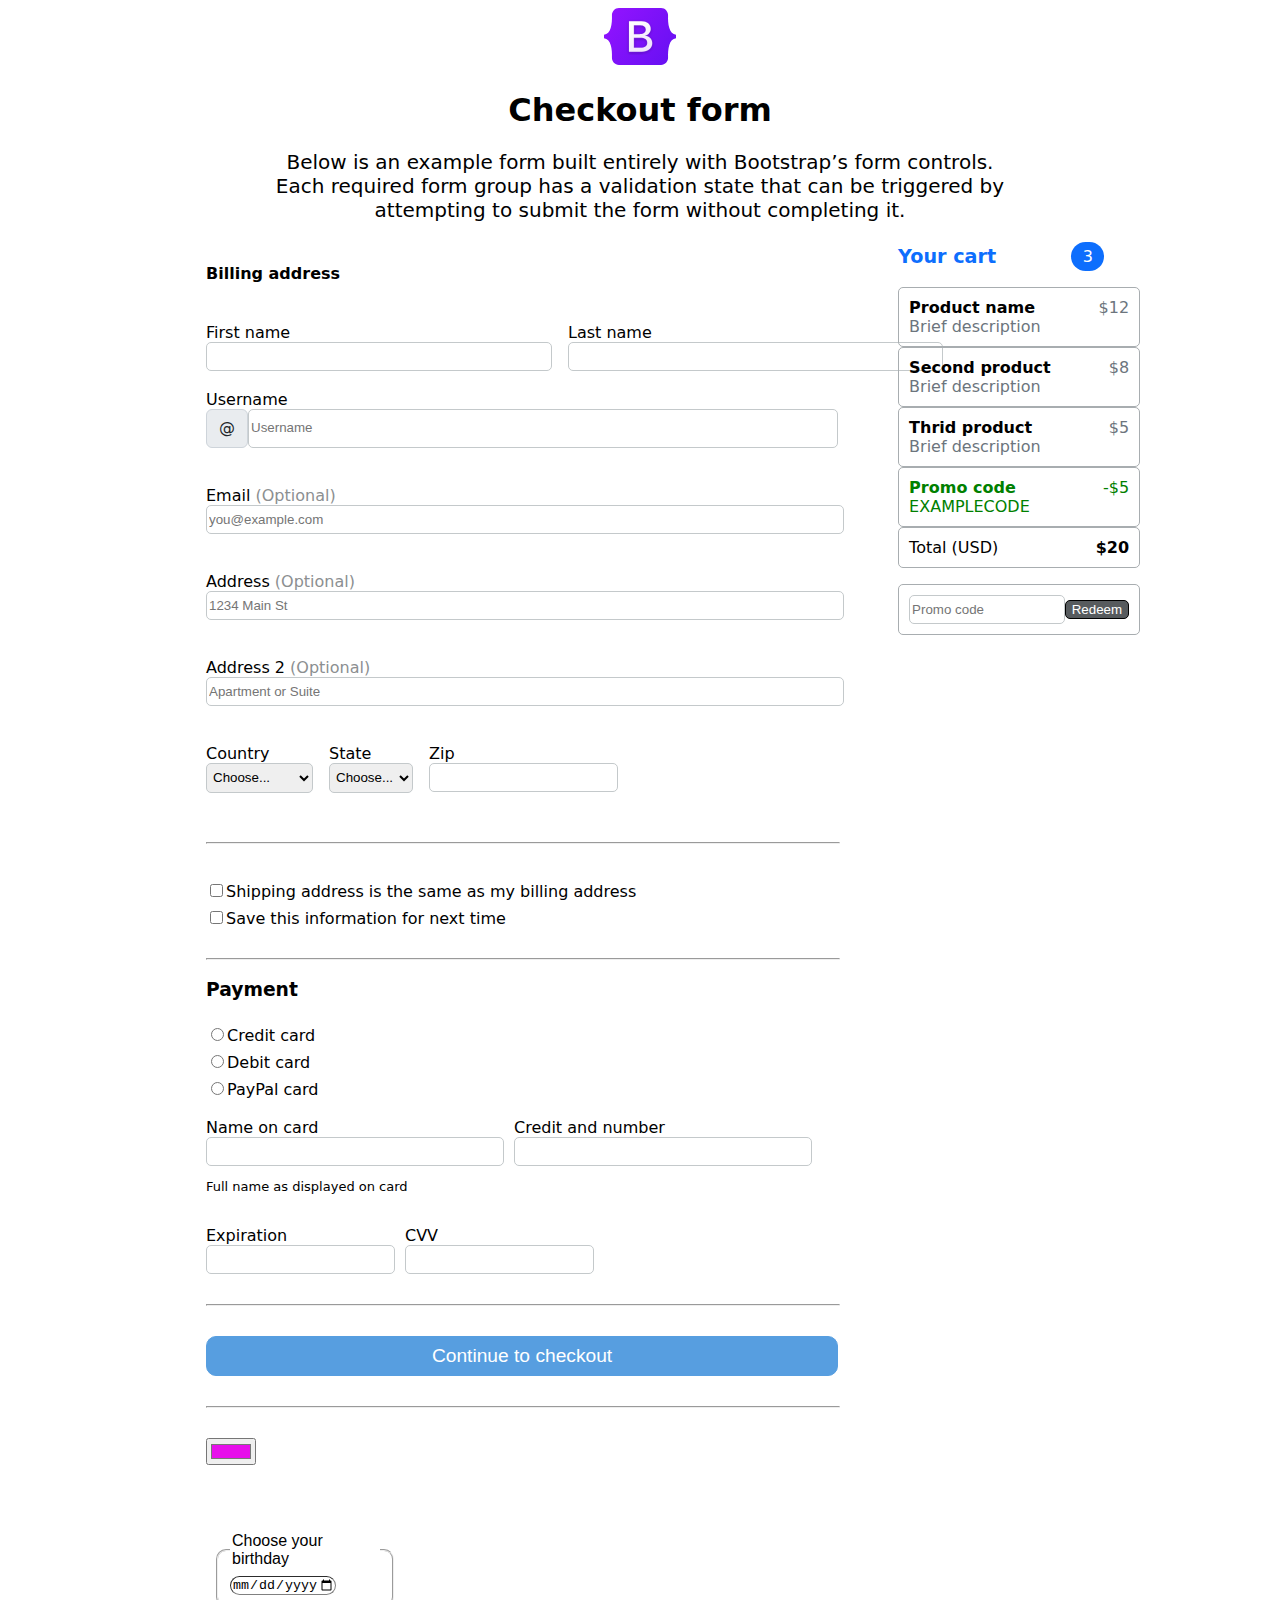
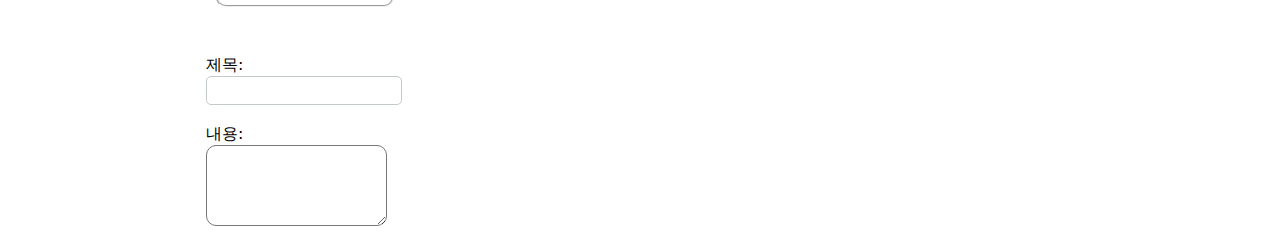
==== index.html @ 46965558 "final" ====
<!DOCTYPE html>
<html lang="en">
  <head>
    <meta charset="UTF-8" />
    <meta name="viewport" content="width=device-width, initial-scale=1.0" />
    <title>form.html</title>
    <style>
      body {
        font-family: system-ui, -apple-system, 'Segoe UI', Roboto,
          'Helvetica Neue', 'Noto Sans', 'Liberation Sans', Arial, sans-serif,
          'Apple Color Emoji', 'Segoe UI Emoji', 'Segoe UI Symbol',
          'Noto Color Emoji';
      }
      #container {
        display: flex;
        margin-left: auto;
        margin-right: auto;
        padding-left: calc((1.5rem) * 0.5);
        padding-right: calc((1.5rem) * 0.5);
      }

      .form-container {
        display: flex;
        flex-direction: row;
        flex-wrap: wrap;
        gap: 1rem;
        max-width: 600px;
        margin: 0;
        width: 100%;
      }

      .form-group {
        flex-direction: column;
        display: flex;
        flex: 1 1 200px;
        width: 100%;
      }

      .country-group {
        flex-direction: column;
        display: flex;
        flex: 1 1 1 200px;
      }

      .card-group {
        flex-direction: column;
        display: flex;
        flex: 1 1 1 1 200px;
      }

      #billing {
        flex: 0 10 70%;
        margin-right: 40px;
        margin-left: 15%;
      }

      #your-cart {
        flex: 0 1 30%;
      }

      #your-cart ul {
        list-style-type: none;
        padding: 0;
      }

      #list-group {
        margin-bottom: 1rem;
        flex-direction: column;
      }

      input[type='text'] {
        border-style: solid;
        border-radius: 5px;
        border-width: 1px;
        border-color: #c4c9cb;
        width: 100%;
        display: block;
        line-height: 1.5;
        height: 25px;
      }

      input[type='email'] {
        border-style: solid;
        border-radius: 5px;
        border-width: 1px;
        border-color: #c4c9cb;
        width: 100%;
        display: block;
        line-height: 1.5;
        height: 25px;
      }

      select {
        border-style: solid;
        border-radius: 5px;
        border-width: 1px;
        border-color: #c4c9cb;
        width: 100%;
        display: block;
        line-height: 1.5;
        height: 30px;
        padding: 2px;
      }

      input[type='checkbox'] {
        margin-top: 10px;
      }

      input[type='radio'] {
        font-family: sans-serif;
        font-size: 1rem;
        padding-left: 10px;
        margin-top: 10px;
      }

      input[type='submit'] {
        width: 100%;
        border-style: solid;
        border-radius: 10px;
        border-width: 1px;
        border-color: rgb(87, 158, 224);
        height: 40px;
        background-color: rgb(87, 158, 224);
        color: white;
        font-size: larger;
        font-weight: 200;
      }
    </style>
  </head>

  <body>
    <div style="text-align: center; padding-left: 20%; padding-right: 20%">
      <img src="./bootstrap-logo.svg" width="72" height:57 />
      <h1 style>Checkout form</h1>
      <p style="font-size: 20px">
        Below is an example form built entirely with Bootstrap’s form controls.
        Each required form group has a validation state that can be triggered by
        attempting to submit the form without completing it.
      </p>
    </div>

    <div id="container">
      <div id="billing">
        <form
          name="frm"
          method="post"
          action="http://127.0.0.1:5500/form_js.htm"
          onSubmit="return Checkform()"
        >
          <h4>Billing address</h4>
          <br />

          <div class="form-container">
            <div class="form-group">
              <label for="Fname">First name</label>
              <input
                type="text"
                style="
                  border-style: solid;
                  border-radius: 5px;
                  border-width: 1px;
                  width: 340px;
                "
                name="Fname"
                required
              />
            </div>
            <div class="form-group">
              <label for="Lname">Last name</label>
              <input type="text" name="Lname " style="width: 155%" required />
            </div>
          </div>

          <br />
          <label for="Username">Username</label>
          <div style="flex-direction: row; display: flex">
            <span
              style="
                display: flex;
                align-items: center;
                padding: 0.375rem 0.75rem;
                font-size: 1rem;
                font-weight: 400;
                line-height: 1.5;
                height: 25px;
                color: #212529;
                text-align: center;
                white-space: nowrap;
                background-color: #e9ecef;
                border: 1px solid #ced4da;
                border-radius: 0.375rem;
              "
              >@</span
            >
            <input
              type="text"
              name="username"
              style="height: auto"
              placeholder="Username"
            />
          </div>
          <br /><br />
          Email <span style="color: #8c8f91">(Optional)</span> <br />
          <input type="email" name="email" placeholder="you@example.com" />
          <br /><br />
          Address <span style="color: #8c8f91">(Optional)</span><br />
          <input type="text" name="address" placeholder="1234 Main St" />
          <br /><br />
          Address 2 <span style="color: #8c8f91">(Optional)</span><br />
          <input
            type="text"
            name="address"
            placeholder="Apartment or Suite"
          /><br /><br />

          <div class="form-container">
            <div class="country-group">
              <label for="Country">Country</label>
              <select name="Country" required>
                <option value="">Choose...</option>
                <option value="US">United States</option>
              </select>
            </div>
            <div class="country-group">
              <label for="State">State</label>
              <select name="State" required>
                <option value="">Choose...</option>
                <option value="Cal">California</option>
              </select>
            </div>
            <div class="country-group">
              <label for="Zip">Zip</label>
              <input type="text" name="Zip" required />
            </div>
          </div>
          <br />

          <hr style="width: 100%; margin-top: 30px; margin-bottom: 30px" />
          <input
            type="checkbox"
            id="payment"
            name="payment1"
            value="1"
          />Shipping address is the same as my billing address<br />
          <input type="checkbox" id="payment" name="payment2" value="2" />Save
          this information for next time
          <hr style="width: 100%; margin-top: 30px" />

          <h3>Payment</h3>
          <input
            type="radio"
            id="payment"
            name="payment"
            value="1"
            style="font-family: sans-serif"
            required
          />Credit card<br />
          <input type="radio" id="payment" name="payment" value="2" />Debit
          card<br />
          <input type="radio" id="payment" name="payment" value="3" />PayPal
          card<br /><br />

          <div class="form-container">
            <div class="form-group">
              <label for="Cname">Name on card</label>
              <input
                type="text"
                style="
                  border-style: solid;
                  border-radius: 5px;
                  border-width: 1px;
                "
                name="Cname"
                required
              />
            </div>

            <div class="form-group">
              <label for="Cnum">Credit and number</label>
              <input type="text" name="Cnum" required />
            </div>
          </div>

          <p style="font-size: 13px">Full name as displayed on card</p>
          <br />

          <div class="form-container" style="flex: 1 1 1 1 200px">
            <div class="card-group">
              <label for="Expiration">Expiration</label>
              <input
                type="text"
                style="
                  border-style: solid;
                  border-radius: 5px;
                  border-width: 1px;
                "
                name="Expiration"
                required
              />
            </div>
            <div class="card-group">
              <label for="CVV">CVV</label>
              <input type="text" name="CVV" required />
            </div>
          </div>
          <hr style="width: 100%; margin-top: 30px; margin-bottom: 30px" />

          <input
            type="submit"
            name="save"
            id="save"
            value="Continue to checkout"
          />
          <hr style="width: 100%; margin-top: 30px; margin-bottom: 30px" />

          <input type="color" name="color" value="#E70FEB" /> <br /><br />
          <br /><br />

          <fieldset style="width: 150px; margin: 10px; border-radius: 10px">
            <legend
              style="
                font-family: 'Lucida Sans', 'Lucida Sans Regular',
                  'Lucida Grande', 'Lucida Sans Unicode', Geneva, Verdana,
                  sans-serif;
              "
            >
              Choose your birthday
            </legend>
            <input
              type="date"
              min="2000-01-01"
              max="2024-12-31"
              name="formdate"
              style="
                display: inline-block;
                border-color: gray;
                border-width: 1px;
                border-radius: 10px;
              "
            />
          </fieldset>
          <br /><br />

          제목:
          <input type="text" name="subject name" style="width: 30%" /><br />
          내용: <br />
          <textarea
            name="content"
            col="40"
            rows="5"
            style="border-radius: 10px"
          ></textarea>
          <br />
        </form>
      </div>

      <div id="your-cart" style="margin-left: 20px">
        <div
          style="
            display: flex;
            justify-content: space-between;
            align-items: center;
            width: 57%;
          "
        >
          <span style="color: #0d6efd; font-size: larger; font-weight: bold"
            >Your cart</span
          >
          <span
            style="
              background-color: #0d6efd;
              opacity: 1;
              color: white;
              border-radius: 50rem;
              display: inline-block;
              text-align: center;
              line-height: 30px;
              width: 33px;
              height: 29px;
            "
            >3</span
          >
        </div>

        <ul>
          <div
            style="
              width: 220px;
              height: auto;
              border-color: #a8adb0;
              border-style: solid;
              border-radius: 5px;
              border-width: 1px;
              padding: 10px;
            "
          >
            <div
              style="
                display: flex;
                justify-content: space-between;
                align-items: center;
              "
            >
              <h4 style="margin: 0">Product name</h4>
              <p style="color: #6c757d; margin: 0">$12</p>
            </div>
            <div style="color: #6c757d">Brief description</div>
          </div>
          <div
            style="
              width: 220px;
              height: auto;
              border-color: #a8adb0;
              border-style: solid;
              border-radius: 5px;
              border-width: 1px;
              padding: 10px;
            "
          >
            <div
              style="
                display: flex;
                justify-content: space-between;
                align-items: center;
              "
            >
              <h4 style="margin: 0">Second product</h4>
              <p style="color: #6c757d; margin: 0">$8</p>
            </div>
            <div style="color: #6c757d">Brief description</div>
          </div>
          <div
            style="
              width: 220px;
              height: auto;
              border-color: #a8adb0;
              border-style: solid;
              border-radius: 5px;
              border-width: 1px;
              padding: 10px;
            "
          >
            <div
              style="
                display: flex;
                justify-content: space-between;
                align-items: center;
              "
            >
              <h4 style="margin: 0">Thrid product</h4>
              <p style="color: #6c757d; margin: 0">$5</p>
            </div>
            <div style="color: #6c757d">Brief description</div>
          </div>
          <div
            style="
              width: 220px;
              height: auto;
              border-color: #a8adb0 !important;
              border-style: solid;
              border-radius: 5px;
              border-width: 1px;
              padding: 10px;
              color: green;
            "
          >
            <div
              style="
                display: flex;
                justify-content: space-between;
                align-items: center;
              "
            >
              <h4 style="margin: 0">Promo code</h4>
              <p style="margin: 0">-$5</p>
            </div>
            <div>EXAMPLECODE</div>
          </div>
          <div
            style="
              width: 220px;
              height: auto;
              border-color: #a8adb0;
              border-style: solid;
              border-radius: 5px;
              border-width: 1px;
              padding: 10px;
            "
          >
            <div
              style="
                display: flex;
                justify-content: space-between;
                align-items: center;
              "
            >
              <p style="margin: 0">Total (USD)</p>
              <h4 style="margin: 0">$20</h4>
            </div>
          </div>
        </ul>
        <div
          style="
            width: 220px;
            height: auto;
            border-color: #a8adb0;
            border-style: solid;
            border-radius: 5px;
            border-width: 1px;
            padding: 10px;
          "
        >
          <div style="display: flex; align-items: center">
            <input
              type="text"
              style="border-style: solid; border-radius: 5px; border-width: 1px"
              ;
              placeholder="Promo code"
            />
            <button
              style="
                border-style: solid;
                border-radius: 5px;
                border-width: 1px;
                background-color: #575b5e;
                color: white;
              "
              type="submit"
            >
              Redeem
            </button>
          </div>
        </div>
      </div>
    </div>
  </body>
</html>
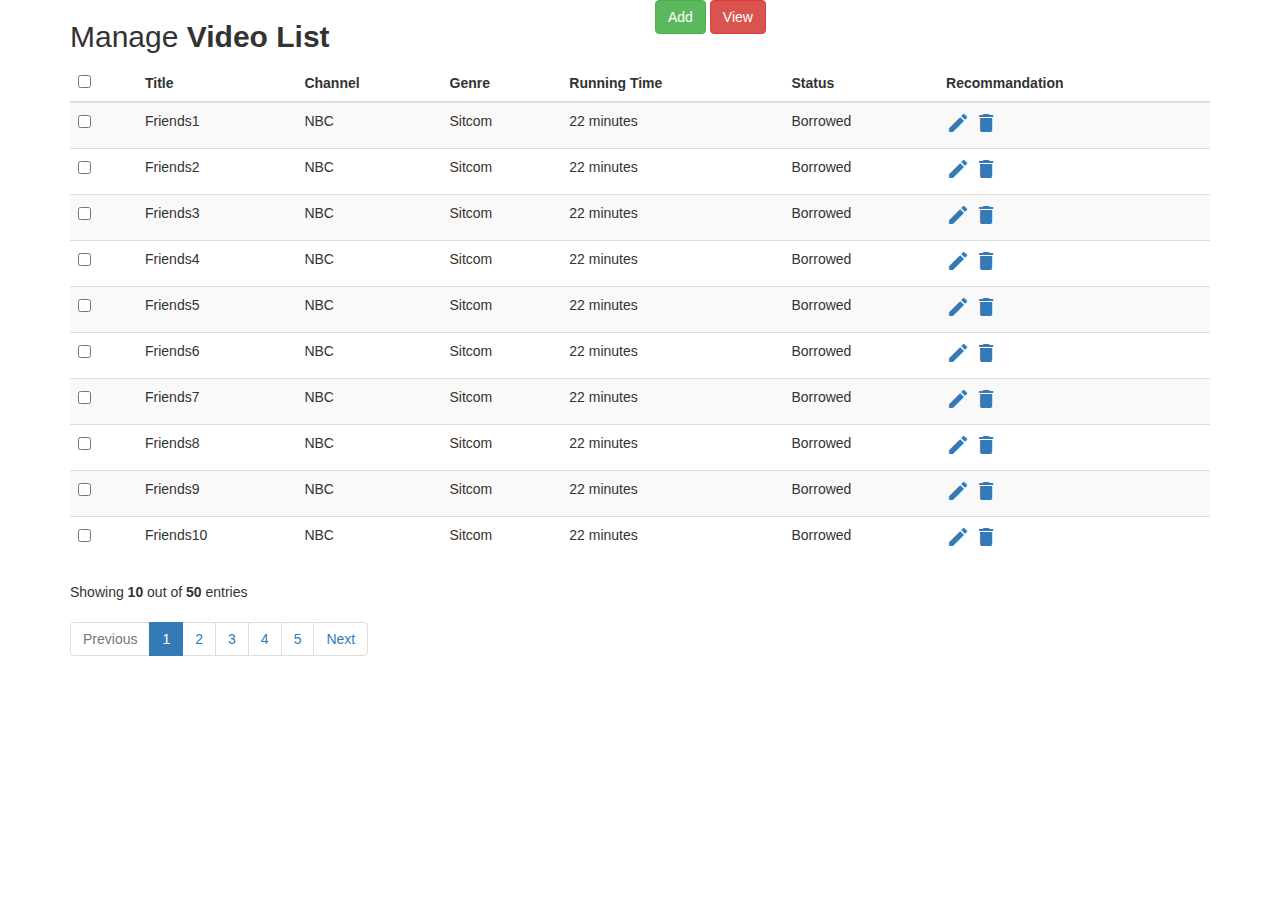
==== commit d4282ef7: "submit" ====
--- a/index.html
+++ b/index.html
@@ -1,537 +1,233 @@
 <!DOCTYPE html>
 <html lang="en">
-  <head>
-    <meta charset="UTF-8" />
-    <meta name="viewport" content="width=device-width, initial-scale=1.0" />
-    <title>form.html</title>
-    <style>
-      body {
-        font-family: system-ui, -apple-system, 'Segoe UI', Roboto,
-          'Helvetica Neue', 'Noto Sans', 'Liberation Sans', Arial, sans-serif,
-          'Apple Color Emoji', 'Segoe UI Emoji', 'Segoe UI Symbol',
-          'Noto Color Emoji';
-      }
-      #container {
-        display: flex;
-        margin-left: auto;
-        margin-right: auto;
-        padding-left: calc((1.5rem) * 0.5);
-        padding-right: calc((1.5rem) * 0.5);
-      }
-
-      .form-container {
-        display: flex;
-        flex-direction: row;
-        flex-wrap: wrap;
-        gap: 1rem;
-        max-width: 600px;
-        margin: 0;
-        width: 100%;
-      }
-
-      .form-group {
-        flex-direction: column;
-        display: flex;
-        flex: 1 1 200px;
-        width: 100%;
-      }
-
-      .country-group {
-        flex-direction: column;
-        display: flex;
-        flex: 1 1 1 200px;
-      }
-
-      .card-group {
-        flex-direction: column;
-        display: flex;
-        flex: 1 1 1 1 200px;
-      }
-
-      #billing {
-        flex: 0 10 70%;
-        margin-right: 40px;
-        margin-left: 15%;
-      }
-
-      #your-cart {
-        flex: 0 1 30%;
-      }
-
-      #your-cart ul {
-        list-style-type: none;
-        padding: 0;
-      }
-
-      #list-group {
-        margin-bottom: 1rem;
-        flex-direction: column;
-      }
-
-      input[type='text'] {
-        border-style: solid;
-        border-radius: 5px;
-        border-width: 1px;
-        border-color: #c4c9cb;
-        width: 100%;
-        display: block;
-        line-height: 1.5;
-        height: 25px;
-      }
-
-      input[type='email'] {
-        border-style: solid;
-        border-radius: 5px;
-        border-width: 1px;
-        border-color: #c4c9cb;
-        width: 100%;
-        display: block;
-        line-height: 1.5;
-        height: 25px;
-      }
-
-      select {
-        border-style: solid;
-        border-radius: 5px;
-        border-width: 1px;
-        border-color: #c4c9cb;
-        width: 100%;
-        display: block;
-        line-height: 1.5;
-        height: 30px;
-        padding: 2px;
-      }
-
-      input[type='checkbox'] {
-        margin-top: 10px;
-      }
-
-      input[type='radio'] {
-        font-family: sans-serif;
-        font-size: 1rem;
-        padding-left: 10px;
-        margin-top: 10px;
-      }
-
-      input[type='submit'] {
-        width: 100%;
-        border-style: solid;
-        border-radius: 10px;
-        border-width: 1px;
-        border-color: rgb(87, 158, 224);
-        height: 40px;
-        background-color: rgb(87, 158, 224);
-        color: white;
-        font-size: larger;
-        font-weight: 200;
-      }
-    </style>
-  </head>
-
+<head>
+<meta charset="utf-8">
+<meta http-equiv="X-UA-Compatible" content="IE=edge">
+<meta name="viewport" content="width=device-width, initial-scale=1">
+<title>Manage Video List</title>
+<link rel="stylesheet" href="https://fonts.googleapis.com/css?family=Roboto|Varela+Round">
+<link rel="stylesheet" href="https://fonts.googleapis.com/icon?family=Material+Icons">
+<link rel="stylesheet" href="https://maxcdn.bootstrapcdn.com/font-awesome/4.7.0/css/font-awesome.min.css">
+<link rel="stylesheet" href="https://maxcdn.bootstrapcdn.com/bootstrap/3.3.7/css/bootstrap.min.css">
+<script src="https://ajax.googleapis.com/ajax/libs/jquery/1.12.4/jquery.min.js"></script>
+<script src="https://maxcdn.bootstrapcdn.com/bootstrap/3.3.7/js/bootstrap.min.js"></script>
+  
   <body>
-    <div style="text-align: center; padding-left: 20%; padding-right: 20%">
-      <img src="./bootstrap-logo.svg" width="72" height:57 />
-      <h1 style>Checkout form</h1>
-      <p style="font-size: 20px">
-        Below is an example form built entirely with Bootstrap’s form controls.
-        Each required form group has a validation state that can be triggered by
-        attempting to submit the form without completing it.
-      </p>
+    <div class="container">
+        <div class="table-wrapper">
+            <div class="table-title">
+                <div class="row">
+                    <div class="col-sm-6">
+						<h2>Manage <b>Video List</b></h2>
+					</div>
+					<div class="col-sm-6">
+						<a onclick="window.location.href='add.html'" class="btn btn-success" data-toggle="modal"><span>Add</span></a>
+						<a onclick="window.location.href='view.html'" class="btn btn-danger" data-toggle="modal"><span>View</span></a>						
+					</div>
+                </div>
+            </div>
+            <table class="table table-striped table-hover">
+                <thead>
+                    <tr>
+						<th>
+							<span class="custom-checkbox">
+								<input type="checkbox" id="selectAll">
+								<label for="selectAll"></label>
+							</span>
+						</th>
+                        <th>Title</th>
+                        <th>Channel</th>
+						<th>Genre</th>
+                        <th>Running Time</th>
+                        <th>Status</th>
+						<th>Recommandation</th>
+                    </tr>
+                </thead>
+                <tbody>
+                    <tr>
+						<td>
+							<span class="custom-checkbox">
+								<input type="checkbox" id="checkbox1" name="options[]" value="1">
+								<label for="checkbox1"></label>
+							</span>
+						</td>
+                        <td>Friends1</td>
+                        <td>NBC</td>
+						<td>Sitcom</td>
+                        <td>22 minutes</td>
+						<td>Borrowed</td>
+                        <td>
+                          <a href="#editEmployeeModal" class="edit" data-toggle="modal"><i class="material-icons" data-toggle="tooltip" title="Edit">&#xE254;</i></a>
+                            <a href="#deleteEmployeeModal" class="delete" data-toggle="modal"><i class="material-icons" data-toggle="tooltip" title="Delete">&#xE872;</i></a>
+                        </td>
+                    </tr>
+                    <tr>
+						<td>
+							<span class="custom-checkbox">
+								<input type="checkbox" id="checkbox2" name="options[]" value="1">
+								<label for="checkbox2"></label>
+							</span>
+						</td>
+            <td>Friends2</td>
+            <td>NBC</td>
+<td>Sitcom</td>
+            <td>22 minutes</td>
+<td>Borrowed</td>
+                        <td>
+                            <a href="#editEmployeeModal" class="edit" data-toggle="modal"><i class="material-icons" data-toggle="tooltip" title="Edit">&#xE254;</i></a>
+                            <a href="#deleteEmployeeModal" class="delete" data-toggle="modal"><i class="material-icons" data-toggle="tooltip" title="Delete">&#xE872;</i></a>
+                        </td>
+                    </tr>
+					<tr>
+						<td>
+							<span class="custom-checkbox">
+								<input type="checkbox" id="checkbox3" name="options[]" value="1">
+								<label for="checkbox3"></label>
+							</span>
+						</td>
+            <td>Friends3</td>
+            <td>NBC</td>
+<td>Sitcom</td>
+            <td>22 minutes</td>
+<td>Borrowed</td>
+                        <td>
+                            <a href="#editEmployeeModal" class="edit" data-toggle="modal"><i class="material-icons" data-toggle="tooltip" title="Edit">&#xE254;</i></a>
+                            <a href="#deleteEmployeeModal" class="delete" data-toggle="modal"><i class="material-icons" data-toggle="tooltip" title="Delete">&#xE872;</i></a>
+                        </td>
+                    </tr>
+                    <tr>
+						<td>
+							<span class="custom-checkbox">
+								<input type="checkbox" id="checkbox4" name="options[]" value="1">
+								<label for="checkbox4"></label>
+							</span>
+						</td>
+						<td>Friends4</td>
+            <td>NBC</td>
+<td>Sitcom</td>
+            <td>22 minutes</td>
+<td>Borrowed</td>
+                        <td>
+                            <a href="#editEmployeeModal" class="edit" data-toggle="modal"><i class="material-icons" data-toggle="tooltip" title="Edit">&#xE254;</i></a>
+                            <a href="#deleteEmployeeModal" class="delete" data-toggle="modal"><i class="material-icons" data-toggle="tooltip" title="Delete">&#xE872;</i></a>
+                        </td>
+                    </tr>					
+					<tr>
+						<td>
+							<span class="custom-checkbox">
+								<input type="checkbox" id="checkbox5" name="options[]" value="1">
+								<label for="checkbox5"></label>
+							</span>
+						</td>
+						<td>Friends5</td>
+            <td>NBC</td>
+<td>Sitcom</td>
+            <td>22 minutes</td>
+<td>Borrowed</td>
+                        <td>
+                            <a href="#editEmployeeModal" class="edit" data-toggle="modal"><i class="material-icons" data-toggle="tooltip" title="Edit">&#xE254;</i></a>
+                            <a href="#deleteEmployeeModal" class="delete" data-toggle="modal"><i class="material-icons" data-toggle="tooltip" title="Delete">&#xE872;</i></a>
+                        </td>
+                    </tr> 
+                      <td>
+                        <span class="custom-checkbox">
+                          <input type="checkbox" id="checkbox6" name="options[]" value="1">
+                          <label for="checkbox6"></label>
+                        </span>
+                      </td>
+                      <td>Friends6</td>
+                      <td>NBC</td>
+          <td>Sitcom</td>
+                      <td>22 minutes</td>
+          <td>Borrowed</td>
+                                  <td>
+                                      <a href="#editEmployeeModal" class="edit" data-toggle="modal"><i class="material-icons" data-toggle="tooltip" title="Edit">&#xE254;</i></a>
+                                      <a href="#deleteEmployeeModal" class="delete" data-toggle="modal"><i class="material-icons" data-toggle="tooltip" title="Delete">&#xE872;</i></a>
+                                  </td>
+                              </tr>
+                              <tr>
+                      <td>
+                        <span class="custom-checkbox">
+                          <input type="checkbox" id="checkbox7" name="options[]" value="1">
+                          <label for="checkbox7"></label>
+                        </span>
+                      </td>
+                      <td>Friends7</td>
+                      <td>NBC</td>
+          <td>Sitcom</td>
+                      <td>22 minutes</td>
+          <td>Borrowed</td>
+                                  <td>
+                                      <a href="#editEmployeeModal" class="edit" data-toggle="modal"><i class="material-icons" data-toggle="tooltip" title="Edit">&#xE254;</i></a>
+                                      <a href="#deleteEmployeeModal" class="delete" data-toggle="modal"><i class="material-icons" data-toggle="tooltip" title="Delete">&#xE872;</i></a>
+                                  </td>
+                              </tr>
+                    <tr>
+                      <td>
+                        <span class="custom-checkbox">
+                          <input type="checkbox" id="checkbox8" name="options[]" value="1">
+                          <label for="checkbox8"></label>
+                        </span>
+                      </td>
+                      <td>Friends8</td>
+                      <td>NBC</td>
+          <td>Sitcom</td>
+                      <td>22 minutes</td>
+          <td>Borrowed</td>
+                                  <td>
+                                      <a href="#editEmployeeModal" class="edit" data-toggle="modal"><i class="material-icons" data-toggle="tooltip" title="Edit">&#xE254;</i></a>
+                                      <a href="#deleteEmployeeModal" class="delete" data-toggle="modal"><i class="material-icons" data-toggle="tooltip" title="Delete">&#xE872;</i></a>
+                                  </td>
+                              </tr>
+                              <tr>
+                      <td>
+                        <span class="custom-checkbox">
+                          <input type="checkbox" id="checkbox9" name="options[]" value="1">
+                          <label for="checkbox9"></label>
+                        </span>
+                      </td>
+                      <td>Friends9</td>
+            <td>NBC</td>
+<td>Sitcom</td>
+            <td>22 minutes</td>
+<td>Borrowed</td>
+                                  <td>
+                                      <a href="#editEmployeeModal" class="edit" data-toggle="modal"><i class="material-icons" data-toggle="tooltip" title="Edit">&#xE254;</i></a>
+                                      <a href="#deleteEmployeeModal" class="delete" data-toggle="modal"><i class="material-icons" data-toggle="tooltip" title="Delete">&#xE872;</i></a>
+                                  </td>
+                              </tr>					
+                    <tr>
+                      <td>
+                        <span class="custom-checkbox">
+                          <input type="checkbox" id="checkbox5" name="options[]" value="1">
+                          <label for="checkbox5"></label>
+                        </span>
+                      </td>
+                      <td>Friends10</td>
+            <td>NBC</td>
+<td>Sitcom</td>
+            <td>22 minutes</td>
+<td>Borrowed</td>
+                                  <td>
+                                      <a href="#editEmployeeModal" class="edit" data-toggle="modal"><i class="material-icons" data-toggle="tooltip" title="Edit">&#xE254;</i></a>
+                                      <a href="#deleteEmployeeModal" class="delete" data-toggle="modal"><i class="material-icons" data-toggle="tooltip" title="Delete">&#xE872;</i></a>
+                                  </td>
+                              </tr> 
+                </tbody>
+            </table>
+			<div class="clearfix">
+                <div class="hint-text">Showing <b>10</b> out of <b>50</b> entries</div>
+                <ul class="pagination">
+                    <li class="page-item disabled"><a href="#">Previous</a></li>
+                    <li class="page-item active"><a href="#" class="page-link">1</a></li>
+                    <li class="page-item"><a href="#" class="page-link">2</a></li>
+                    <li class="page-item"><a href="#" class="page-link">3</a></li>
+                    <li class="page-item"><a href="#" class="page-link">4</a></li>
+                    <li class="page-item"><a href="#" class="page-link">5</a></li>
+                    <li class="page-item"><a href="#" class="page-link">Next</a></li>
+                </ul>
+            </div>
+        </div>
     </div>
-
-    <div id="container">
-      <div id="billing">
-        <form
-          name="frm"
-          method="post"
-          action="http://127.0.0.1:5500/form_js.htm"
-          onSubmit="return Checkform()"
-        >
-          <h4>Billing address</h4>
-          <br />
-
-          <div class="form-container">
-            <div class="form-group">
-              <label for="Fname">First name</label>
-              <input
-                type="text"
-                style="
-                  border-style: solid;
-                  border-radius: 5px;
-                  border-width: 1px;
-                  width: 340px;
-                "
-                name="Fname"
-                required
-              />
-            </div>
-            <div class="form-group">
-              <label for="Lname">Last name</label>
-              <input type="text" name="Lname " style="width: 155%" required />
-            </div>
-          </div>
-
-          <br />
-          <label for="Username">Username</label>
-          <div style="flex-direction: row; display: flex">
-            <span
-              style="
-                display: flex;
-                align-items: center;
-                padding: 0.375rem 0.75rem;
-                font-size: 1rem;
-                font-weight: 400;
-                line-height: 1.5;
-                height: 25px;
-                color: #212529;
-                text-align: center;
-                white-space: nowrap;
-                background-color: #e9ecef;
-                border: 1px solid #ced4da;
-                border-radius: 0.375rem;
-              "
-              >@</span
-            >
-            <input
-              type="text"
-              name="username"
-              style="height: auto"
-              placeholder="Username"
-            />
-          </div>
-          <br /><br />
-          Email <span style="color: #8c8f91">(Optional)</span> <br />
-          <input type="email" name="email" placeholder="you@example.com" />
-          <br /><br />
-          Address <span style="color: #8c8f91">(Optional)</span><br />
-          <input type="text" name="address" placeholder="1234 Main St" />
-          <br /><br />
-          Address 2 <span style="color: #8c8f91">(Optional)</span><br />
-          <input
-            type="text"
-            name="address"
-            placeholder="Apartment or Suite"
-          /><br /><br />
-
-          <div class="form-container">
-            <div class="country-group">
-              <label for="Country">Country</label>
-              <select name="Country" required>
-                <option value="">Choose...</option>
-                <option value="US">United States</option>
-              </select>
-            </div>
-            <div class="country-group">
-              <label for="State">State</label>
-              <select name="State" required>
-                <option value="">Choose...</option>
-                <option value="Cal">California</option>
-              </select>
-            </div>
-            <div class="country-group">
-              <label for="Zip">Zip</label>
-              <input type="text" name="Zip" required />
-            </div>
-          </div>
-          <br />
-
-          <hr style="width: 100%; margin-top: 30px; margin-bottom: 30px" />
-          <input
-            type="checkbox"
-            id="payment"
-            name="payment1"
-            value="1"
-          />Shipping address is the same as my billing address<br />
-          <input type="checkbox" id="payment" name="payment2" value="2" />Save
-          this information for next time
-          <hr style="width: 100%; margin-top: 30px" />
-
-          <h3>Payment</h3>
-          <input
-            type="radio"
-            id="payment"
-            name="payment"
-            value="1"
-            style="font-family: sans-serif"
-            required
-          />Credit card<br />
-          <input type="radio" id="payment" name="payment" value="2" />Debit
-          card<br />
-          <input type="radio" id="payment" name="payment" value="3" />PayPal
-          card<br /><br />
-
-          <div class="form-container">
-            <div class="form-group">
-              <label for="Cname">Name on card</label>
-              <input
-                type="text"
-                style="
-                  border-style: solid;
-                  border-radius: 5px;
-                  border-width: 1px;
-                "
-                name="Cname"
-                required
-              />
-            </div>
-
-            <div class="form-group">
-              <label for="Cnum">Credit and number</label>
-              <input type="text" name="Cnum" required />
-            </div>
-          </div>
-
-          <p style="font-size: 13px">Full name as displayed on card</p>
-          <br />
-
-          <div class="form-container" style="flex: 1 1 1 1 200px">
-            <div class="card-group">
-              <label for="Expiration">Expiration</label>
-              <input
-                type="text"
-                style="
-                  border-style: solid;
-                  border-radius: 5px;
-                  border-width: 1px;
-                "
-                name="Expiration"
-                required
-              />
-            </div>
-            <div class="card-group">
-              <label for="CVV">CVV</label>
-              <input type="text" name="CVV" required />
-            </div>
-          </div>
-          <hr style="width: 100%; margin-top: 30px; margin-bottom: 30px" />
-
-          <input
-            type="submit"
-            name="save"
-            id="save"
-            value="Continue to checkout"
-          />
-          <hr style="width: 100%; margin-top: 30px; margin-bottom: 30px" />
-
-          <input type="color" name="color" value="#E70FEB" /> <br /><br />
-          <br /><br />
-
-          <fieldset style="width: 150px; margin: 10px; border-radius: 10px">
-            <legend
-              style="
-                font-family: 'Lucida Sans', 'Lucida Sans Regular',
-                  'Lucida Grande', 'Lucida Sans Unicode', Geneva, Verdana,
-                  sans-serif;
-              "
-            >
-              Choose your birthday
-            </legend>
-            <input
-              type="date"
-              min="2000-01-01"
-              max="2024-12-31"
-              name="formdate"
-              style="
-                display: inline-block;
-                border-color: gray;
-                border-width: 1px;
-                border-radius: 10px;
-              "
-            />
-          </fieldset>
-          <br /><br />
-
-          제목:
-          <input type="text" name="subject name" style="width: 30%" /><br />
-          내용: <br />
-          <textarea
-            name="content"
-            col="40"
-            rows="5"
-            style="border-radius: 10px"
-          ></textarea>
-          <br />
-        </form>
-      </div>
-
-      <div id="your-cart" style="margin-left: 20px">
-        <div
-          style="
-            display: flex;
-            justify-content: space-between;
-            align-items: center;
-            width: 57%;
-          "
-        >
-          <span style="color: #0d6efd; font-size: larger; font-weight: bold"
-            >Your cart</span
-          >
-          <span
-            style="
-              background-color: #0d6efd;
-              opacity: 1;
-              color: white;
-              border-radius: 50rem;
-              display: inline-block;
-              text-align: center;
-              line-height: 30px;
-              width: 33px;
-              height: 29px;
-            "
-            >3</span
-          >
-        </div>
-
-        <ul>
-          <div
-            style="
-              width: 220px;
-              height: auto;
-              border-color: #a8adb0;
-              border-style: solid;
-              border-radius: 5px;
-              border-width: 1px;
-              padding: 10px;
-            "
-          >
-            <div
-              style="
-                display: flex;
-                justify-content: space-between;
-                align-items: center;
-              "
-            >
-              <h4 style="margin: 0">Product name</h4>
-              <p style="color: #6c757d; margin: 0">$12</p>
-            </div>
-            <div style="color: #6c757d">Brief description</div>
-          </div>
-          <div
-            style="
-              width: 220px;
-              height: auto;
-              border-color: #a8adb0;
-              border-style: solid;
-              border-radius: 5px;
-              border-width: 1px;
-              padding: 10px;
-            "
-          >
-            <div
-              style="
-                display: flex;
-                justify-content: space-between;
-                align-items: center;
-              "
-            >
-              <h4 style="margin: 0">Second product</h4>
-              <p style="color: #6c757d; margin: 0">$8</p>
-            </div>
-            <div style="color: #6c757d">Brief description</div>
-          </div>
-          <div
-            style="
-              width: 220px;
-              height: auto;
-              border-color: #a8adb0;
-              border-style: solid;
-              border-radius: 5px;
-              border-width: 1px;
-              padding: 10px;
-            "
-          >
-            <div
-              style="
-                display: flex;
-                justify-content: space-between;
-                align-items: center;
-              "
-            >
-              <h4 style="margin: 0">Thrid product</h4>
-              <p style="color: #6c757d; margin: 0">$5</p>
-            </div>
-            <div style="color: #6c757d">Brief description</div>
-          </div>
-          <div
-            style="
-              width: 220px;
-              height: auto;
-              border-color: #a8adb0 !important;
-              border-style: solid;
-              border-radius: 5px;
-              border-width: 1px;
-              padding: 10px;
-              color: green;
-            "
-          >
-            <div
-              style="
-                display: flex;
-                justify-content: space-between;
-                align-items: center;
-              "
-            >
-              <h4 style="margin: 0">Promo code</h4>
-              <p style="margin: 0">-$5</p>
-            </div>
-            <div>EXAMPLECODE</div>
-          </div>
-          <div
-            style="
-              width: 220px;
-              height: auto;
-              border-color: #a8adb0;
-              border-style: solid;
-              border-radius: 5px;
-              border-width: 1px;
-              padding: 10px;
-            "
-          >
-            <div
-              style="
-                display: flex;
-                justify-content: space-between;
-                align-items: center;
-              "
-            >
-              <p style="margin: 0">Total (USD)</p>
-              <h4 style="margin: 0">$20</h4>
-            </div>
-          </div>
-        </ul>
-        <div
-          style="
-            width: 220px;
-            height: auto;
-            border-color: #a8adb0;
-            border-style: solid;
-            border-radius: 5px;
-            border-width: 1px;
-            padding: 10px;
-          "
-        >
-          <div style="display: flex; align-items: center">
-            <input
-              type="text"
-              style="border-style: solid; border-radius: 5px; border-width: 1px"
-              ;
-              placeholder="Promo code"
-            />
-            <button
-              style="
-                border-style: solid;
-                border-radius: 5px;
-                border-width: 1px;
-                background-color: #575b5e;
-                color: white;
-              "
-              type="submit"
-            >
-              Redeem
-            </button>
-          </div>
-        </div>
-      </div>
-    </div>
-  </body>
-</html>
+</body>
+</html>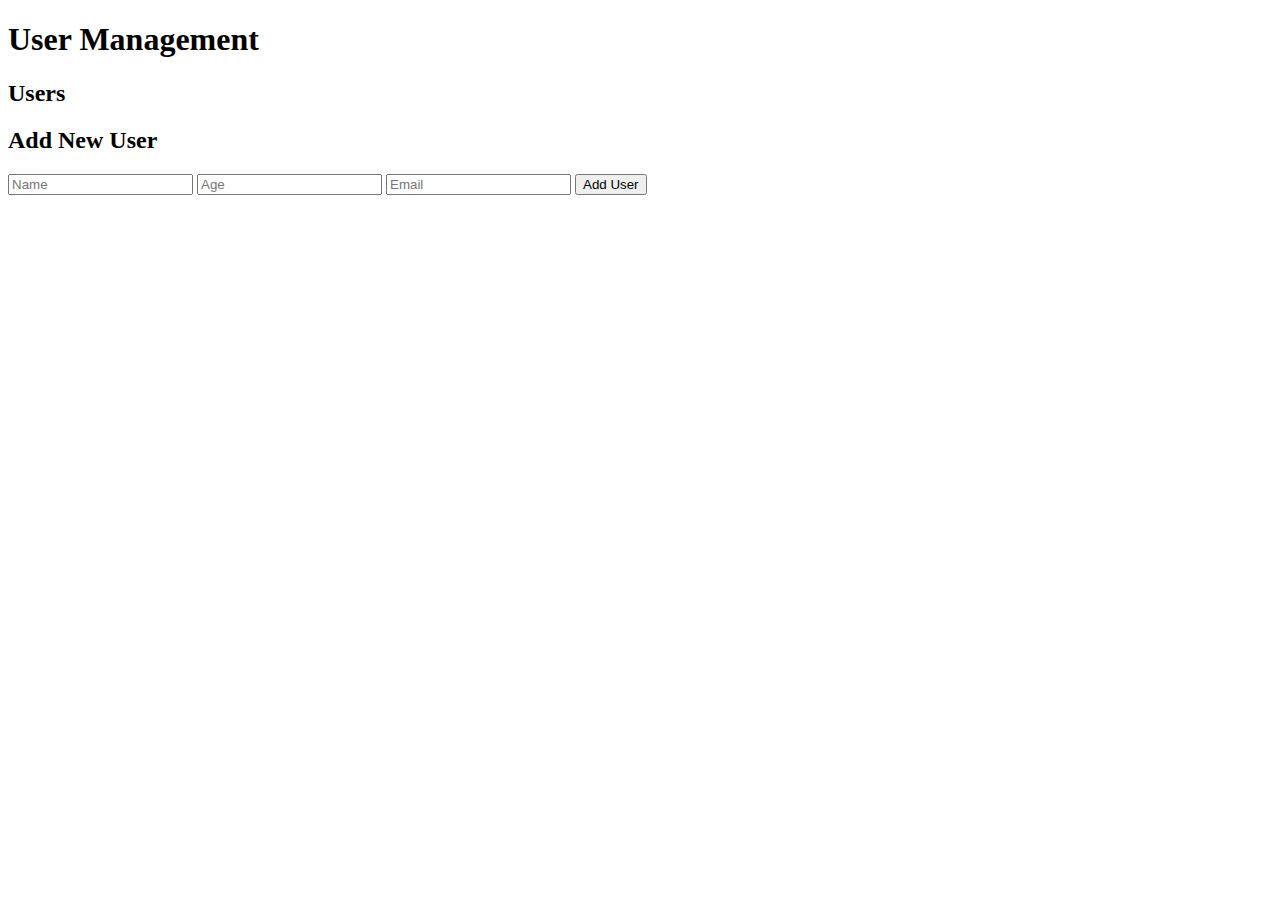
==== commit 5267575a: "json" ====
--- a/index.html
+++ b/index.html
@@ -1,233 +1,88 @@
 <!DOCTYPE html>
 <html lang="en">
-<head>
-<meta charset="utf-8">
-<meta http-equiv="X-UA-Compatible" content="IE=edge">
-<meta name="viewport" content="width=device-width, initial-scale=1">
-<title>Manage Video List</title>
-<link rel="stylesheet" href="https://fonts.googleapis.com/css?family=Roboto|Varela+Round">
-<link rel="stylesheet" href="https://fonts.googleapis.com/icon?family=Material+Icons">
-<link rel="stylesheet" href="https://maxcdn.bootstrapcdn.com/font-awesome/4.7.0/css/font-awesome.min.css">
-<link rel="stylesheet" href="https://maxcdn.bootstrapcdn.com/bootstrap/3.3.7/css/bootstrap.min.css">
-<script src="https://ajax.googleapis.com/ajax/libs/jquery/1.12.4/jquery.min.js"></script>
-<script src="https://maxcdn.bootstrapcdn.com/bootstrap/3.3.7/js/bootstrap.min.js"></script>
-  
+  <head>
+    <meta charset="UTF-8" />
+    <meta name="viewport" content="width=device-width, initial-scale=1.0" />
+    <title>AJAX CRUD Example</title>
+  </head>
   <body>
-    <div class="container">
-        <div class="table-wrapper">
-            <div class="table-title">
-                <div class="row">
-                    <div class="col-sm-6">
-						<h2>Manage <b>Video List</b></h2>
-					</div>
-					<div class="col-sm-6">
-						<a onclick="window.location.href='add.html'" class="btn btn-success" data-toggle="modal"><span>Add</span></a>
-						<a onclick="window.location.href='view.html'" class="btn btn-danger" data-toggle="modal"><span>View</span></a>						
-					</div>
-                </div>
-            </div>
-            <table class="table table-striped table-hover">
-                <thead>
-                    <tr>
-						<th>
-							<span class="custom-checkbox">
-								<input type="checkbox" id="selectAll">
-								<label for="selectAll"></label>
-							</span>
-						</th>
-                        <th>Title</th>
-                        <th>Channel</th>
-						<th>Genre</th>
-                        <th>Running Time</th>
-                        <th>Status</th>
-						<th>Recommandation</th>
-                    </tr>
-                </thead>
-                <tbody>
-                    <tr>
-						<td>
-							<span class="custom-checkbox">
-								<input type="checkbox" id="checkbox1" name="options[]" value="1">
-								<label for="checkbox1"></label>
-							</span>
-						</td>
-                        <td>Friends1</td>
-                        <td>NBC</td>
-						<td>Sitcom</td>
-                        <td>22 minutes</td>
-						<td>Borrowed</td>
-                        <td>
-                          <a href="#editEmployeeModal" class="edit" data-toggle="modal"><i class="material-icons" data-toggle="tooltip" title="Edit">&#xE254;</i></a>
-                            <a href="#deleteEmployeeModal" class="delete" data-toggle="modal"><i class="material-icons" data-toggle="tooltip" title="Delete">&#xE872;</i></a>
-                        </td>
-                    </tr>
-                    <tr>
-						<td>
-							<span class="custom-checkbox">
-								<input type="checkbox" id="checkbox2" name="options[]" value="1">
-								<label for="checkbox2"></label>
-							</span>
-						</td>
-            <td>Friends2</td>
-            <td>NBC</td>
-<td>Sitcom</td>
-            <td>22 minutes</td>
-<td>Borrowed</td>
-                        <td>
-                            <a href="#editEmployeeModal" class="edit" data-toggle="modal"><i class="material-icons" data-toggle="tooltip" title="Edit">&#xE254;</i></a>
-                            <a href="#deleteEmployeeModal" class="delete" data-toggle="modal"><i class="material-icons" data-toggle="tooltip" title="Delete">&#xE872;</i></a>
-                        </td>
-                    </tr>
-					<tr>
-						<td>
-							<span class="custom-checkbox">
-								<input type="checkbox" id="checkbox3" name="options[]" value="1">
-								<label for="checkbox3"></label>
-							</span>
-						</td>
-            <td>Friends3</td>
-            <td>NBC</td>
-<td>Sitcom</td>
-            <td>22 minutes</td>
-<td>Borrowed</td>
-                        <td>
-                            <a href="#editEmployeeModal" class="edit" data-toggle="modal"><i class="material-icons" data-toggle="tooltip" title="Edit">&#xE254;</i></a>
-                            <a href="#deleteEmployeeModal" class="delete" data-toggle="modal"><i class="material-icons" data-toggle="tooltip" title="Delete">&#xE872;</i></a>
-                        </td>
-                    </tr>
-                    <tr>
-						<td>
-							<span class="custom-checkbox">
-								<input type="checkbox" id="checkbox4" name="options[]" value="1">
-								<label for="checkbox4"></label>
-							</span>
-						</td>
-						<td>Friends4</td>
-            <td>NBC</td>
-<td>Sitcom</td>
-            <td>22 minutes</td>
-<td>Borrowed</td>
-                        <td>
-                            <a href="#editEmployeeModal" class="edit" data-toggle="modal"><i class="material-icons" data-toggle="tooltip" title="Edit">&#xE254;</i></a>
-                            <a href="#deleteEmployeeModal" class="delete" data-toggle="modal"><i class="material-icons" data-toggle="tooltip" title="Delete">&#xE872;</i></a>
-                        </td>
-                    </tr>					
-					<tr>
-						<td>
-							<span class="custom-checkbox">
-								<input type="checkbox" id="checkbox5" name="options[]" value="1">
-								<label for="checkbox5"></label>
-							</span>
-						</td>
-						<td>Friends5</td>
-            <td>NBC</td>
-<td>Sitcom</td>
-            <td>22 minutes</td>
-<td>Borrowed</td>
-                        <td>
-                            <a href="#editEmployeeModal" class="edit" data-toggle="modal"><i class="material-icons" data-toggle="tooltip" title="Edit">&#xE254;</i></a>
-                            <a href="#deleteEmployeeModal" class="delete" data-toggle="modal"><i class="material-icons" data-toggle="tooltip" title="Delete">&#xE872;</i></a>
-                        </td>
-                    </tr> 
-                      <td>
-                        <span class="custom-checkbox">
-                          <input type="checkbox" id="checkbox6" name="options[]" value="1">
-                          <label for="checkbox6"></label>
-                        </span>
-                      </td>
-                      <td>Friends6</td>
-                      <td>NBC</td>
-          <td>Sitcom</td>
-                      <td>22 minutes</td>
-          <td>Borrowed</td>
-                                  <td>
-                                      <a href="#editEmployeeModal" class="edit" data-toggle="modal"><i class="material-icons" data-toggle="tooltip" title="Edit">&#xE254;</i></a>
-                                      <a href="#deleteEmployeeModal" class="delete" data-toggle="modal"><i class="material-icons" data-toggle="tooltip" title="Delete">&#xE872;</i></a>
-                                  </td>
-                              </tr>
-                              <tr>
-                      <td>
-                        <span class="custom-checkbox">
-                          <input type="checkbox" id="checkbox7" name="options[]" value="1">
-                          <label for="checkbox7"></label>
-                        </span>
-                      </td>
-                      <td>Friends7</td>
-                      <td>NBC</td>
-          <td>Sitcom</td>
-                      <td>22 minutes</td>
-          <td>Borrowed</td>
-                                  <td>
-                                      <a href="#editEmployeeModal" class="edit" data-toggle="modal"><i class="material-icons" data-toggle="tooltip" title="Edit">&#xE254;</i></a>
-                                      <a href="#deleteEmployeeModal" class="delete" data-toggle="modal"><i class="material-icons" data-toggle="tooltip" title="Delete">&#xE872;</i></a>
-                                  </td>
-                              </tr>
-                    <tr>
-                      <td>
-                        <span class="custom-checkbox">
-                          <input type="checkbox" id="checkbox8" name="options[]" value="1">
-                          <label for="checkbox8"></label>
-                        </span>
-                      </td>
-                      <td>Friends8</td>
-                      <td>NBC</td>
-          <td>Sitcom</td>
-                      <td>22 minutes</td>
-          <td>Borrowed</td>
-                                  <td>
-                                      <a href="#editEmployeeModal" class="edit" data-toggle="modal"><i class="material-icons" data-toggle="tooltip" title="Edit">&#xE254;</i></a>
-                                      <a href="#deleteEmployeeModal" class="delete" data-toggle="modal"><i class="material-icons" data-toggle="tooltip" title="Delete">&#xE872;</i></a>
-                                  </td>
-                              </tr>
-                              <tr>
-                      <td>
-                        <span class="custom-checkbox">
-                          <input type="checkbox" id="checkbox9" name="options[]" value="1">
-                          <label for="checkbox9"></label>
-                        </span>
-                      </td>
-                      <td>Friends9</td>
-            <td>NBC</td>
-<td>Sitcom</td>
-            <td>22 minutes</td>
-<td>Borrowed</td>
-                                  <td>
-                                      <a href="#editEmployeeModal" class="edit" data-toggle="modal"><i class="material-icons" data-toggle="tooltip" title="Edit">&#xE254;</i></a>
-                                      <a href="#deleteEmployeeModal" class="delete" data-toggle="modal"><i class="material-icons" data-toggle="tooltip" title="Delete">&#xE872;</i></a>
-                                  </td>
-                              </tr>					
-                    <tr>
-                      <td>
-                        <span class="custom-checkbox">
-                          <input type="checkbox" id="checkbox5" name="options[]" value="1">
-                          <label for="checkbox5"></label>
-                        </span>
-                      </td>
-                      <td>Friends10</td>
-            <td>NBC</td>
-<td>Sitcom</td>
-            <td>22 minutes</td>
-<td>Borrowed</td>
-                                  <td>
-                                      <a href="#editEmployeeModal" class="edit" data-toggle="modal"><i class="material-icons" data-toggle="tooltip" title="Edit">&#xE254;</i></a>
-                                      <a href="#deleteEmployeeModal" class="delete" data-toggle="modal"><i class="material-icons" data-toggle="tooltip" title="Delete">&#xE872;</i></a>
-                                  </td>
-                              </tr> 
-                </tbody>
-            </table>
-			<div class="clearfix">
-                <div class="hint-text">Showing <b>10</b> out of <b>50</b> entries</div>
-                <ul class="pagination">
-                    <li class="page-item disabled"><a href="#">Previous</a></li>
-                    <li class="page-item active"><a href="#" class="page-link">1</a></li>
-                    <li class="page-item"><a href="#" class="page-link">2</a></li>
-                    <li class="page-item"><a href="#" class="page-link">3</a></li>
-                    <li class="page-item"><a href="#" class="page-link">4</a></li>
-                    <li class="page-item"><a href="#" class="page-link">5</a></li>
-                    <li class="page-item"><a href="#" class="page-link">Next</a></li>
-                </ul>
-            </div>
-        </div>
+    <h1>User Management</h1>
+
+    <div>
+      <h2>Users</h2>
+      <ul id="user-list"></ul>
     </div>
-</body>
-</html>+
+    <div>
+      <h2>Add New User</h2>
+      <form id="add-user-form">
+        <input type="text" id="name" placeholder="Name" required="" />
+        <input type="number" id="age" placeholder="Age" required="" />
+        <input type="email" id="email" placeholder="Email" required="" />
+        <button type="submit">Add User</button>
+      </form>
+    </div>
+
+    <script>
+      const API_URL = 'http://localhost:3000/users';
+
+      // GET: Fetch users
+      async function fetchUsers() {
+        const response = await fetch(API_URL);
+        const users = await response.json();
+        const userList = document.getElementById('user-list');
+        userList.innerHTML = '';
+        users.forEach((user) => {
+          const li = document.createElement('li');
+          li.innerHTML = `
+        ${user.name} - ${user.age} - ${user.email}
+        <button onclick="editUser(${user.id})">Edit</button>
+        <button onclick="deleteUser(${user.id})">Delete</button>
+      `;
+          userList.appendChild(li);
+        });
+      }
+
+      // POST: Add new user
+      document
+        .getElementById('add-user-form')
+        .addEventListener('submit', async (e) => {
+          e.preventDefault();
+          const name = document.getElementById('name').value;
+          const age = document.getElementById('age').value;
+          const email = document.getElementById('email').value;
+          await fetch(API_URL, {
+            method: 'POST',
+            headers: { 'Content-Type': 'application/json' },
+            body: JSON.stringify({ name, age, email }),
+          });
+          fetchUsers();
+          e.target.reset();
+        });
+
+      // PUT: Update user
+      async function editUser(id) {
+        const name = prompt('Enter new name:');
+        const age = prompt('Enter new age:');
+        const email = prompt('Enter new email:');
+        if (name && age && email) {
+          await fetch(`${API_URL}/${id}`, {
+            method: 'PUT',
+            headers: { 'Content-Type': 'application/json' },
+            body: JSON.stringify({ name, age, email }),
+          });
+          fetchUsers();
+        }
+      }
+
+      // DELETE: Delete user
+      async function deleteUser(id) {
+        await fetch(`${API_URL}/${id}`, { method: 'DELETE' });
+        fetchUsers();
+      }
+
+      // Load initial user list
+      fetchUsers();
+    </script>
+  </body>
+</html>
